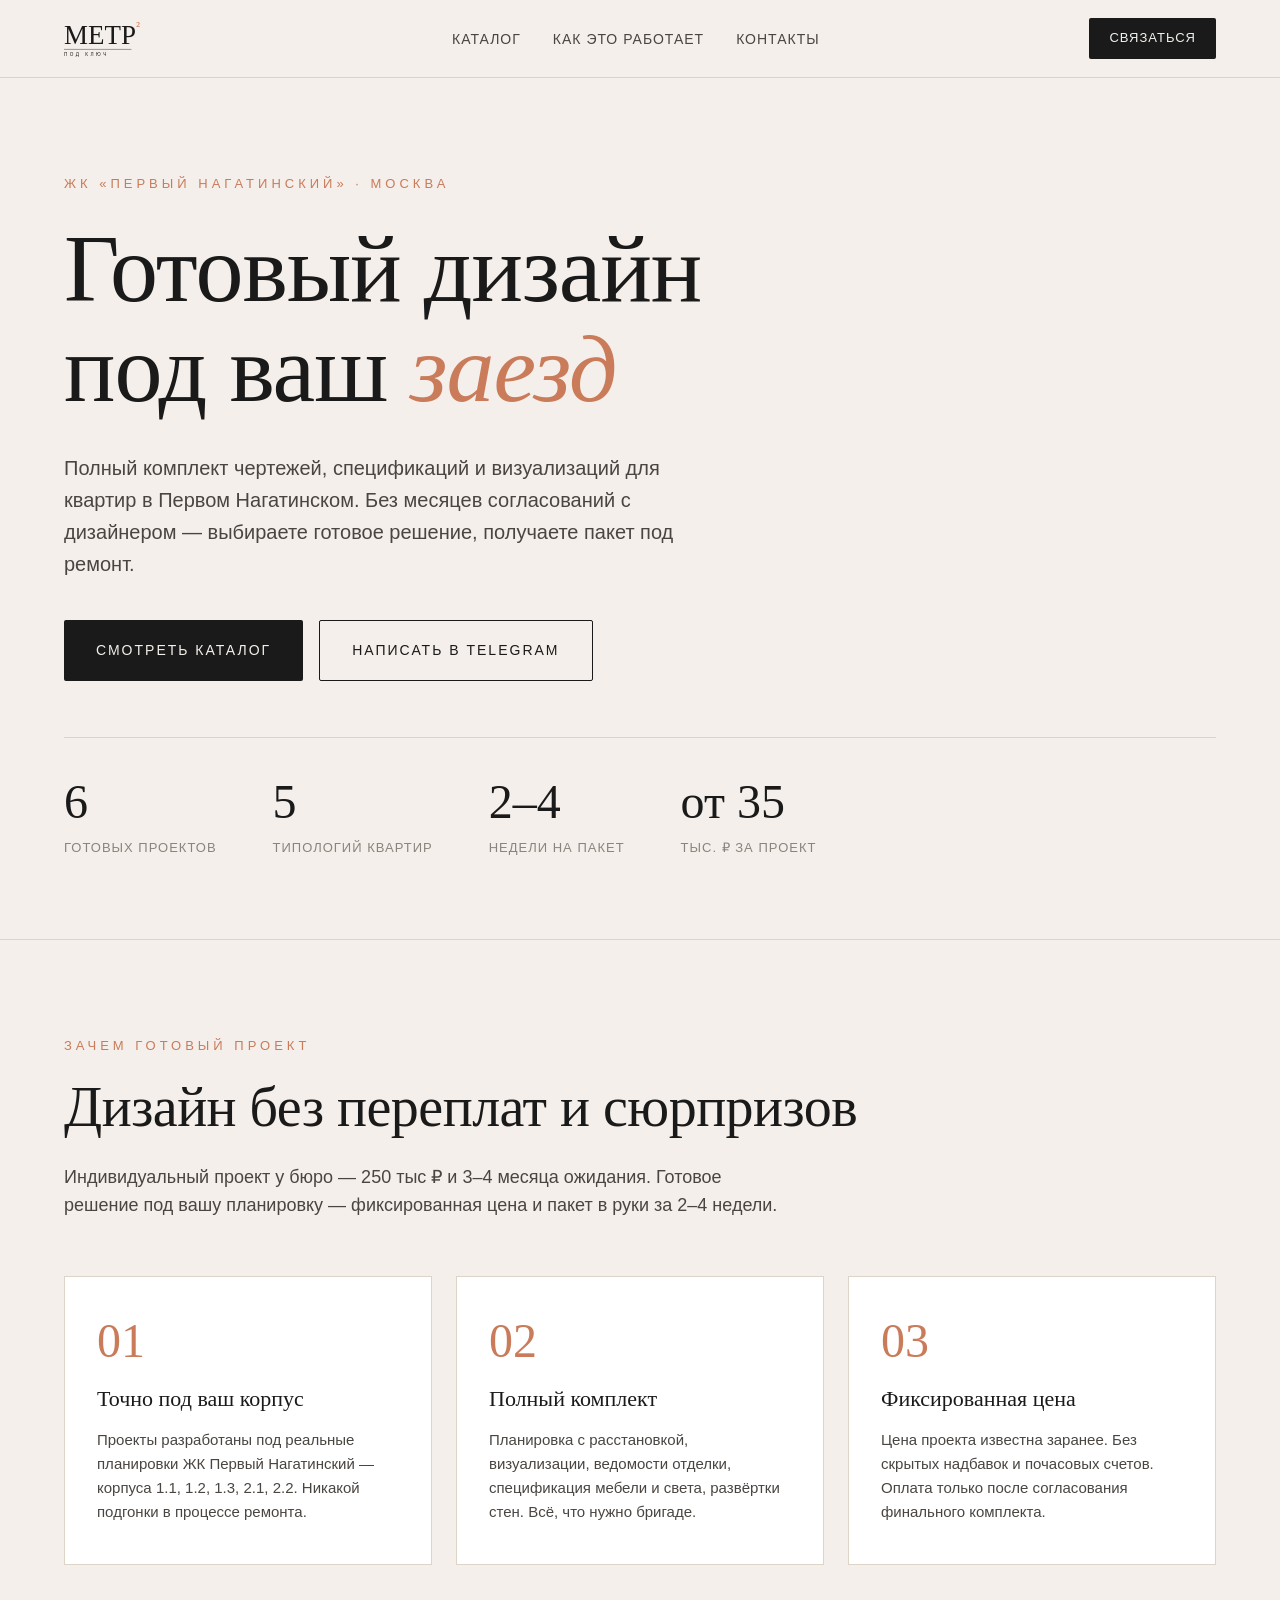
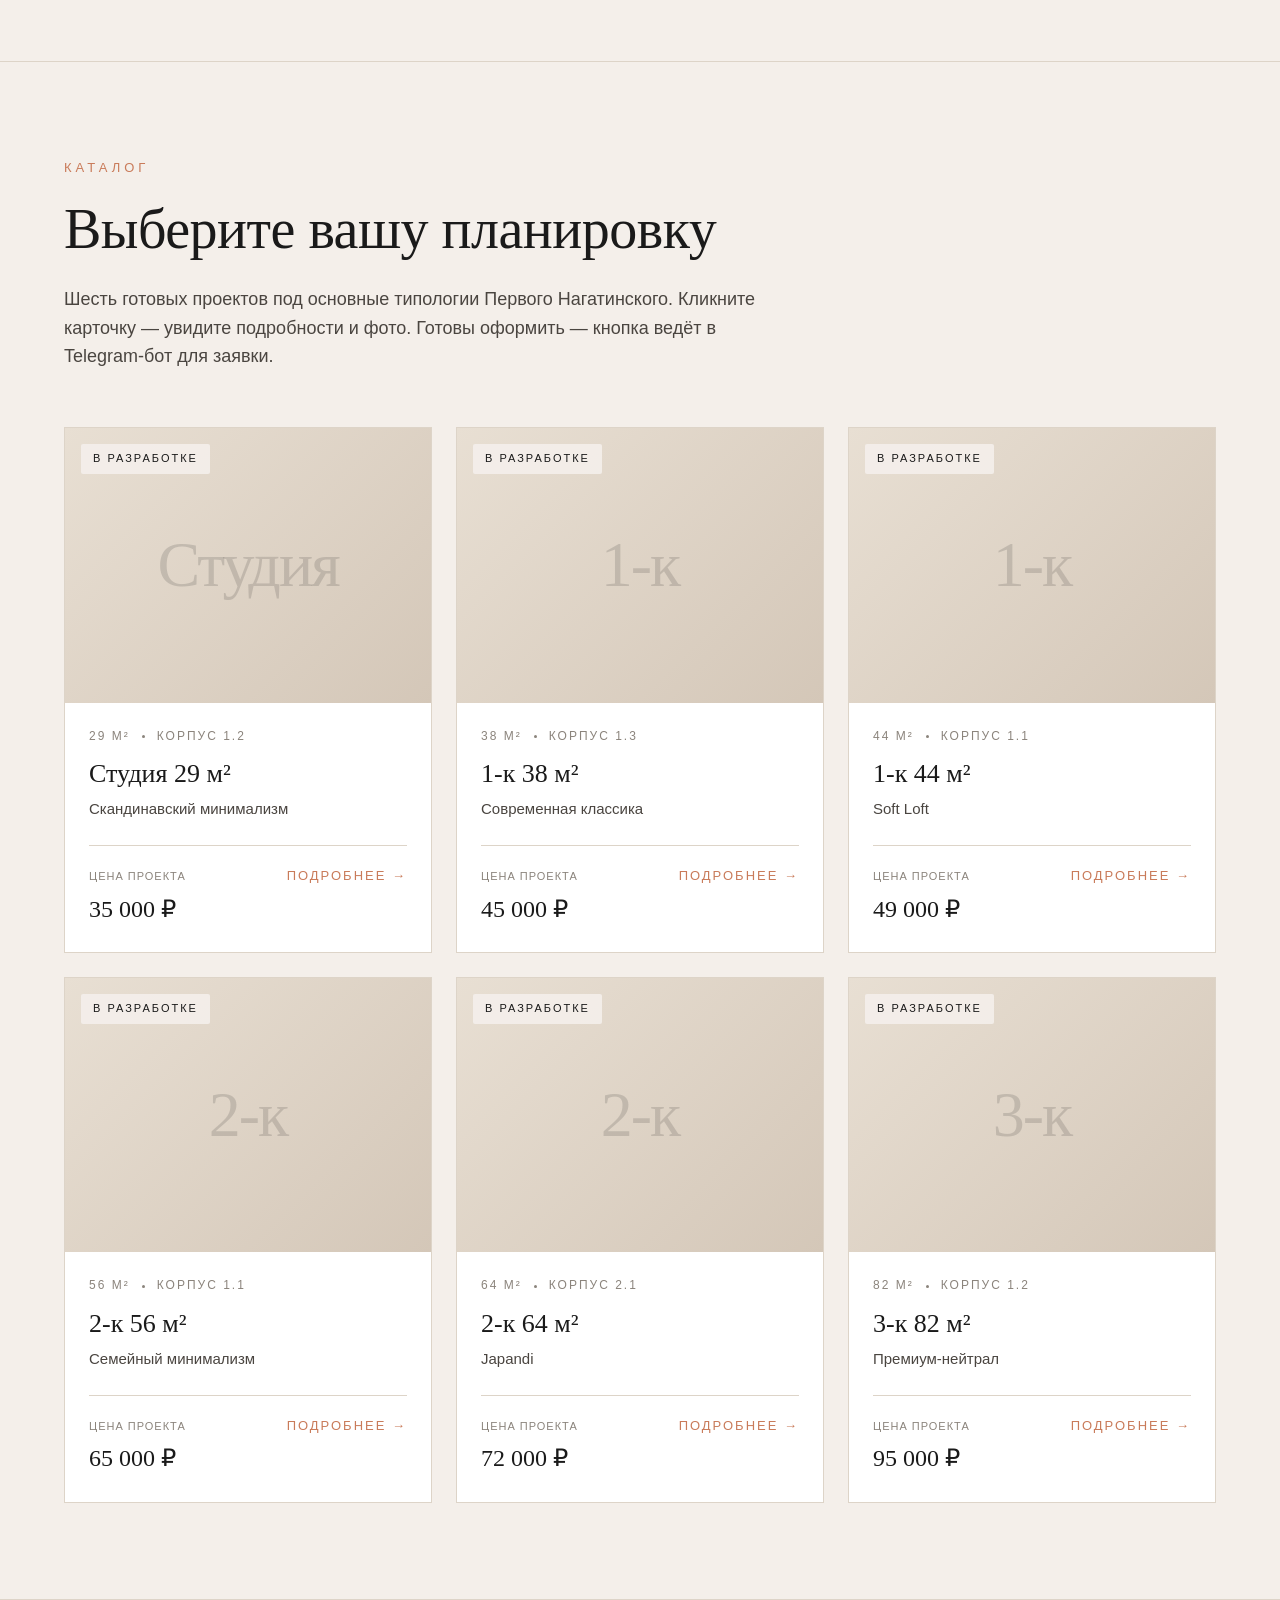
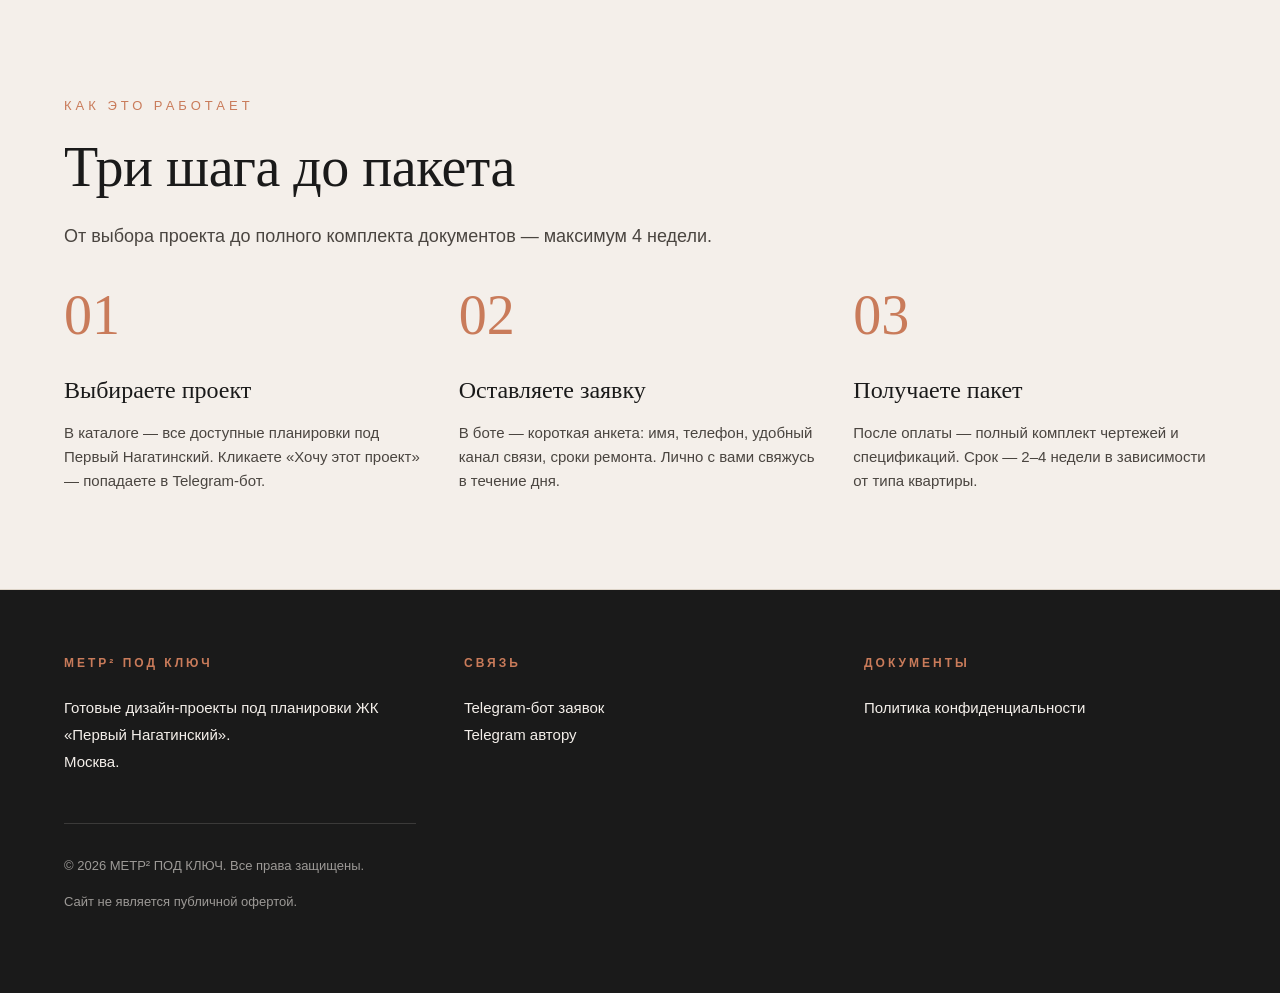
==== site/project.html @ bc73d8cc "Add static site (landing + catalog + project pages + privacy) - index.html: hero, why-us, catalog gr" ====
<!DOCTYPE html>
<html lang="ru">
<head>
  <meta charset="UTF-8">
  <meta name="viewport" content="width=device-width, initial-scale=1.0">
  <title>Проект · МЕТР² ПОД КЛЮЧ</title>
  <link rel="stylesheet" href="assets/style.css">
  <link rel="icon" type="image/svg+xml" href="assets/logo.svg">
</head>
<body>

<header class="site-header">
  <div class="container">
    <a href="index.html" class="logo"><img src="assets/logo.svg" alt="МЕТР² ПОД КЛЮЧ"></a>
    <nav>
      <ul>
        <li><a href="index.html#catalog">Каталог</a></li>
        <li><a href="index.html#how">Как это работает</a></li>
        <li><a href="index.html#contacts">Контакты</a></li>
      </ul>
    </nav>
    <a href="https://t.me/Metr_pod_klyuch_bot" class="btn-cta-header" target="_blank" rel="noopener">Связаться</a>
  </div>
</header>

<div id="project-root"></div>

<footer class="site-footer">
  <div class="container">
    <div>
      <h4>МЕТР² ПОД КЛЮЧ</h4>
      <p>Готовые дизайн-проекты под планировки ЖК «Первый Нагатинский».</p>
    </div>
    <div>
      <h4>Связь</h4>
      <p><a href="https://t.me/Metr_pod_klyuch_bot" target="_blank" rel="noopener">Telegram-бот заявок</a></p>
    </div>
    <div>
      <h4>Документы</h4>
      <p><a href="privacy.html">Политика конфиденциальности</a></p>
    </div>
  </div>
  <div class="container">
    <div class="copy">
      <span>© 2026 МЕТР² ПОД КЛЮЧ.</span>
      <span>Сайт не является публичной офертой.</span>
    </div>
  </div>
</footer>

<script src="assets/script.js"></script>
</body>
</html>
---- site/assets/style.css ----
:root {
  --bg: #F4EFEA;
  --bg-card: #FFFFFF;
  --text: #1A1A1A;
  --text-soft: #4A4540;
  --text-muted: #8B847C;
  --accent: #C97B5A;
  --accent-dark: #A85F3F;
  --line: #DDD4C8;
}

* { box-sizing: border-box; margin: 0; padding: 0; }

html { scroll-behavior: smooth; }

body {
  font-family: -apple-system, BlinkMacSystemFont, 'Helvetica Neue', Helvetica, Arial, sans-serif;
  font-size: 16px;
  line-height: 1.6;
  color: var(--text);
  background: var(--bg);
  -webkit-font-smoothing: antialiased;
}

.container {
  max-width: 1200px;
  margin: 0 auto;
  padding: 0 24px;
}

a { color: var(--text); text-decoration: none; }
a:hover { color: var(--accent); }

.serif { font-family: Georgia, 'Times New Roman', serif; font-weight: 400; }

/* Header */
.site-header {
  position: sticky;
  top: 0;
  background: rgba(244, 239, 234, 0.95);
  backdrop-filter: blur(10px);
  border-bottom: 1px solid var(--line);
  z-index: 100;
}
.site-header .container {
  display: flex;
  align-items: center;
  justify-content: space-between;
  padding-top: 18px;
  padding-bottom: 18px;
}
.site-header .logo img { height: 38px; display: block; }
.site-header nav ul {
  display: flex;
  list-style: none;
  gap: 32px;
}
.site-header nav a {
  font-size: 14px;
  letter-spacing: 1px;
  text-transform: uppercase;
  color: var(--text-soft);
}
.site-header nav a:hover { color: var(--accent); }
.btn-cta-header {
  background: var(--text);
  color: var(--bg) !important;
  padding: 10px 20px;
  font-size: 13px;
  letter-spacing: 1px;
  text-transform: uppercase;
  border-radius: 2px;
  transition: background 0.2s;
}
.btn-cta-header:hover { background: var(--accent); color: white !important; }

/* Hero */
.hero {
  padding: 96px 0 80px;
  border-bottom: 1px solid var(--line);
}
.hero-eyebrow {
  font-size: 13px;
  letter-spacing: 4px;
  text-transform: uppercase;
  color: var(--accent);
  margin-bottom: 24px;
}
.hero h1 {
  font-family: Georgia, 'Times New Roman', serif;
  font-size: clamp(48px, 8vw, 96px);
  line-height: 1.05;
  font-weight: 400;
  letter-spacing: -1px;
  margin-bottom: 32px;
}
.hero h1 .accent { color: var(--accent); font-style: italic; }
.hero-lead {
  font-size: 20px;
  line-height: 1.6;
  color: var(--text-soft);
  max-width: 640px;
  margin-bottom: 40px;
}
.hero-stats {
  display: flex;
  gap: 56px;
  flex-wrap: wrap;
  margin-top: 56px;
  padding-top: 40px;
  border-top: 1px solid var(--line);
}
.hero-stat .num {
  font-family: Georgia, serif;
  font-size: 48px;
  line-height: 1;
  display: block;
  margin-bottom: 8px;
}
.hero-stat .label {
  font-size: 13px;
  letter-spacing: 1px;
  text-transform: uppercase;
  color: var(--text-muted);
}

/* Buttons */
.btn {
  display: inline-flex;
  align-items: center;
  gap: 12px;
  padding: 18px 32px;
  font-size: 14px;
  letter-spacing: 2px;
  text-transform: uppercase;
  background: var(--text);
  color: var(--bg);
  border: none;
  border-radius: 2px;
  cursor: pointer;
  transition: background 0.2s, transform 0.15s;
}
.btn:hover { background: var(--accent); color: white; transform: translateY(-1px); }
.btn-outline {
  background: transparent;
  color: var(--text);
  border: 1px solid var(--text);
}
.btn-outline:hover { background: var(--text); color: var(--bg); }

/* Section heading */
.section {
  padding: 96px 0;
  border-bottom: 1px solid var(--line);
}
.section-eyebrow {
  font-size: 13px;
  letter-spacing: 4px;
  text-transform: uppercase;
  color: var(--accent);
  margin-bottom: 20px;
}
.section h2 {
  font-family: Georgia, serif;
  font-size: clamp(36px, 5vw, 56px);
  font-weight: 400;
  letter-spacing: -0.5px;
  margin-bottom: 24px;
  line-height: 1.1;
}
.section-lead {
  font-size: 18px;
  color: var(--text-soft);
  max-width: 720px;
  margin-bottom: 56px;
}

/* Why us */
.why-grid {
  display: grid;
  grid-template-columns: repeat(auto-fit, minmax(280px, 1fr));
  gap: 24px;
}
.why-card {
  padding: 40px 32px;
  border: 1px solid var(--line);
  background: var(--bg-card);
  transition: border-color 0.2s, transform 0.2s;
}
.why-card:hover {
  border-color: var(--accent);
  transform: translateY(-2px);
}
.why-card .num {
  font-family: Georgia, serif;
  font-size: 48px;
  color: var(--accent);
  display: block;
  margin-bottom: 16px;
  line-height: 1;
}
.why-card h3 {
  font-family: Georgia, serif;
  font-size: 22px;
  font-weight: 400;
  margin-bottom: 12px;
}
.why-card p {
  color: var(--text-soft);
  font-size: 15px;
}

/* Catalog */
.catalog-grid {
  display: grid;
  grid-template-columns: repeat(auto-fill, minmax(320px, 1fr));
  gap: 24px;
}
.project-card {
  background: var(--bg-card);
  border: 1px solid var(--line);
  display: flex;
  flex-direction: column;
  transition: border-color 0.2s, transform 0.2s, box-shadow 0.2s;
  text-decoration: none;
  color: inherit;
}
.project-card:hover {
  border-color: var(--accent);
  transform: translateY(-3px);
  box-shadow: 0 12px 30px rgba(0, 0, 0, 0.06);
}
.project-img {
  aspect-ratio: 4 / 3;
  background: linear-gradient(135deg, #E8DFD3 0%, #D4C7B8 100%);
  position: relative;
  overflow: hidden;
  display: flex;
  align-items: center;
  justify-content: center;
}
.project-img-placeholder {
  font-family: Georgia, serif;
  font-size: 64px;
  color: rgba(26, 26, 26, 0.15);
  letter-spacing: -2px;
}
.project-img .status {
  position: absolute;
  top: 16px;
  left: 16px;
  background: rgba(244, 239, 234, 0.95);
  color: var(--text);
  font-size: 11px;
  letter-spacing: 2px;
  text-transform: uppercase;
  padding: 6px 12px;
  border-radius: 2px;
}
.project-img .status.ready {
  background: var(--accent);
  color: white;
}
.project-card-body {
  padding: 24px;
  flex: 1;
  display: flex;
  flex-direction: column;
}
.project-meta {
  display: flex;
  align-items: center;
  gap: 12px;
  font-size: 12px;
  letter-spacing: 2px;
  text-transform: uppercase;
  color: var(--text-muted);
  margin-bottom: 12px;
}
.project-meta .dot { width: 3px; height: 3px; background: currentColor; border-radius: 50%; }
.project-card h3 {
  font-family: Georgia, serif;
  font-size: 26px;
  font-weight: 400;
  line-height: 1.2;
  margin-bottom: 8px;
}
.project-card .subtitle {
  color: var(--text-soft);
  font-size: 15px;
  margin-bottom: 24px;
}
.project-card .price-row {
  margin-top: auto;
  display: flex;
  align-items: baseline;
  justify-content: space-between;
  padding-top: 20px;
  border-top: 1px solid var(--line);
}
.project-card .price {
  font-family: Georgia, serif;
  font-size: 24px;
  font-weight: 400;
}
.project-card .price-label {
  font-size: 11px;
  letter-spacing: 1px;
  text-transform: uppercase;
  color: var(--text-muted);
  margin-bottom: 4px;
}
.project-card .cta {
  color: var(--accent);
  font-size: 13px;
  letter-spacing: 2px;
  text-transform: uppercase;
  font-weight: 500;
}

/* How it works */
.steps-grid {
  display: grid;
  grid-template-columns: repeat(auto-fit, minmax(260px, 1fr));
  gap: 32px;
  counter-reset: step;
}
.step {
  counter-increment: step;
  position: relative;
  padding-top: 40px;
}
.step::before {
  content: counter(step, decimal-leading-zero);
  font-family: Georgia, serif;
  font-size: 56px;
  color: var(--accent);
  position: absolute;
  top: -20px;
  left: 0;
  line-height: 1;
}
.step h3 {
  font-family: Georgia, serif;
  font-size: 24px;
  font-weight: 400;
  margin-bottom: 12px;
  margin-top: 24px;
}
.step p { color: var(--text-soft); font-size: 15px; }

/* Footer */
.site-footer {
  background: var(--text);
  color: var(--bg);
  padding: 64px 0 32px;
}
.site-footer .container {
  display: grid;
  grid-template-columns: 1fr 1fr 1fr;
  gap: 48px;
  margin-bottom: 48px;
}
.site-footer h4 {
  font-size: 12px;
  letter-spacing: 3px;
  text-transform: uppercase;
  color: var(--accent);
  margin-bottom: 20px;
}
.site-footer p, .site-footer a {
  color: var(--bg);
  font-size: 15px;
  line-height: 1.8;
}
.site-footer a:hover { color: var(--accent); }
.site-footer .copy {
  border-top: 1px solid rgba(244, 239, 234, 0.15);
  padding-top: 32px;
  font-size: 13px;
  color: rgba(244, 239, 234, 0.6);
  display: flex;
  justify-content: space-between;
  flex-wrap: wrap;
  gap: 16px;
}

/* Project detail page */
.project-hero {
  padding: 64px 0 48px;
  border-bottom: 1px solid var(--line);
}
.breadcrumb {
  font-size: 13px;
  letter-spacing: 1px;
  text-transform: uppercase;
  color: var(--text-muted);
  margin-bottom: 32px;
}
.breadcrumb a { color: var(--text-muted); }
.breadcrumb a:hover { color: var(--accent); }
.project-detail-grid {
  display: grid;
  grid-template-columns: 1.4fr 1fr;
  gap: 64px;
  align-items: start;
}
.project-detail-img {
  aspect-ratio: 4 / 3;
  background: linear-gradient(135deg, #E8DFD3 0%, #D4C7B8 100%);
  display: flex;
  align-items: center;
  justify-content: center;
}
.project-detail-img .placeholder {
  font-family: Georgia, serif;
  font-size: 120px;
  color: rgba(26, 26, 26, 0.12);
  letter-spacing: -4px;
}
.project-detail h1 {
  font-family: Georgia, serif;
  font-size: 56px;
  font-weight: 400;
  line-height: 1.05;
  margin-bottom: 8px;
}
.project-detail .style-line {
  font-size: 18px;
  color: var(--accent);
  margin-bottom: 32px;
}
.specs {
  list-style: none;
  margin-bottom: 32px;
}
.specs li {
  display: flex;
  justify-content: space-between;
  padding: 16px 0;
  border-bottom: 1px solid var(--line);
}
.specs li .key {
  font-size: 13px;
  letter-spacing: 1px;
  text-transform: uppercase;
  color: var(--text-muted);
}
.specs li .val { font-weight: 500; }
.project-description {
  font-size: 17px;
  color: var(--text-soft);
  line-height: 1.7;
  margin-bottom: 40px;
}
.price-block {
  padding: 32px;
  border: 1px solid var(--line);
  background: var(--bg-card);
  margin-bottom: 24px;
}
.price-block .label {
  font-size: 12px;
  letter-spacing: 2px;
  text-transform: uppercase;
  color: var(--text-muted);
  margin-bottom: 8px;
}
.price-block .amount {
  font-family: Georgia, serif;
  font-size: 56px;
  line-height: 1;
  margin-bottom: 16px;
}
.price-block .amount sup {
  font-size: 24px;
  color: var(--accent);
}

@media (max-width: 768px) {
  .container { padding: 0 16px; }
  .site-header .container { padding: 14px 16px; }
  .site-header nav { display: none; }
  .hero { padding: 56px 0 48px; }
  .hero-stats { gap: 32px; }
  .section { padding: 56px 0; }
  .site-footer .container { grid-template-columns: 1fr; }
  .project-detail-grid { grid-template-columns: 1fr; gap: 32px; }
  .project-detail h1 { font-size: 40px; }
  .price-block .amount { font-size: 40px; }
}
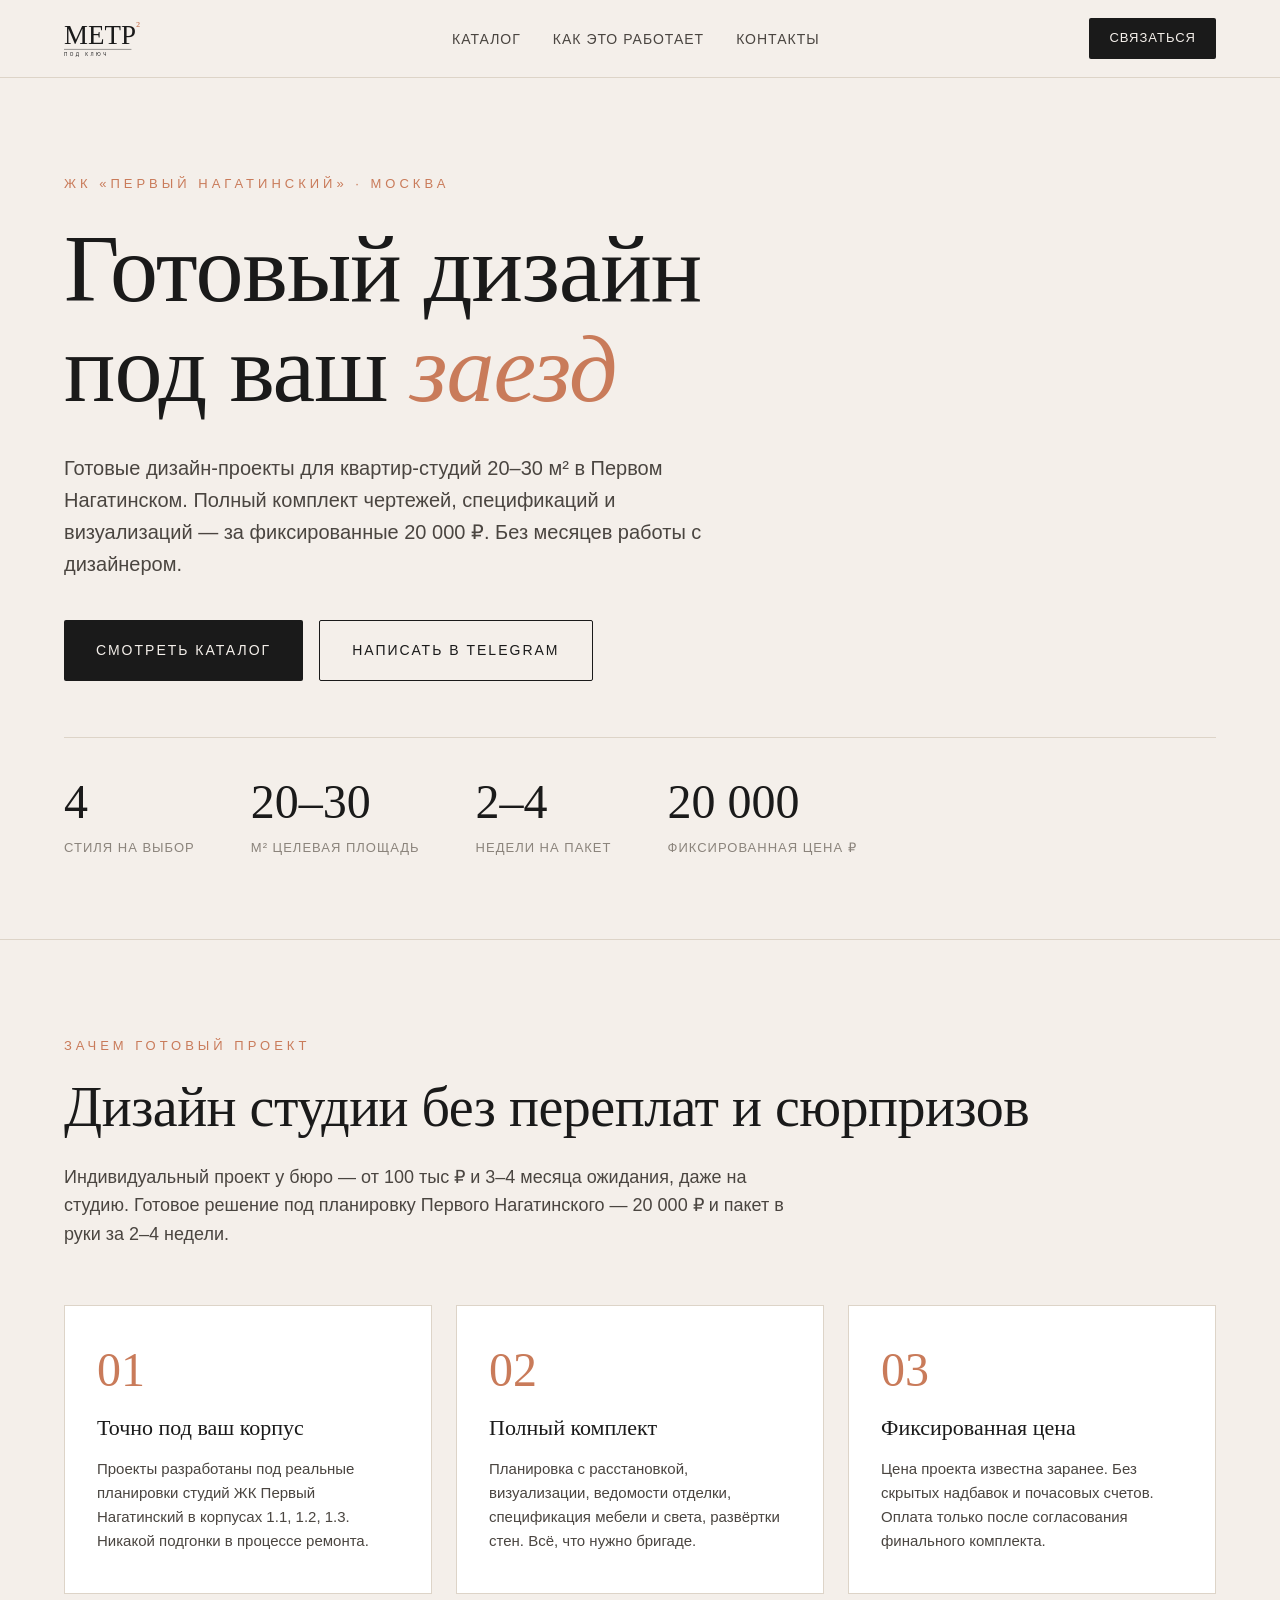
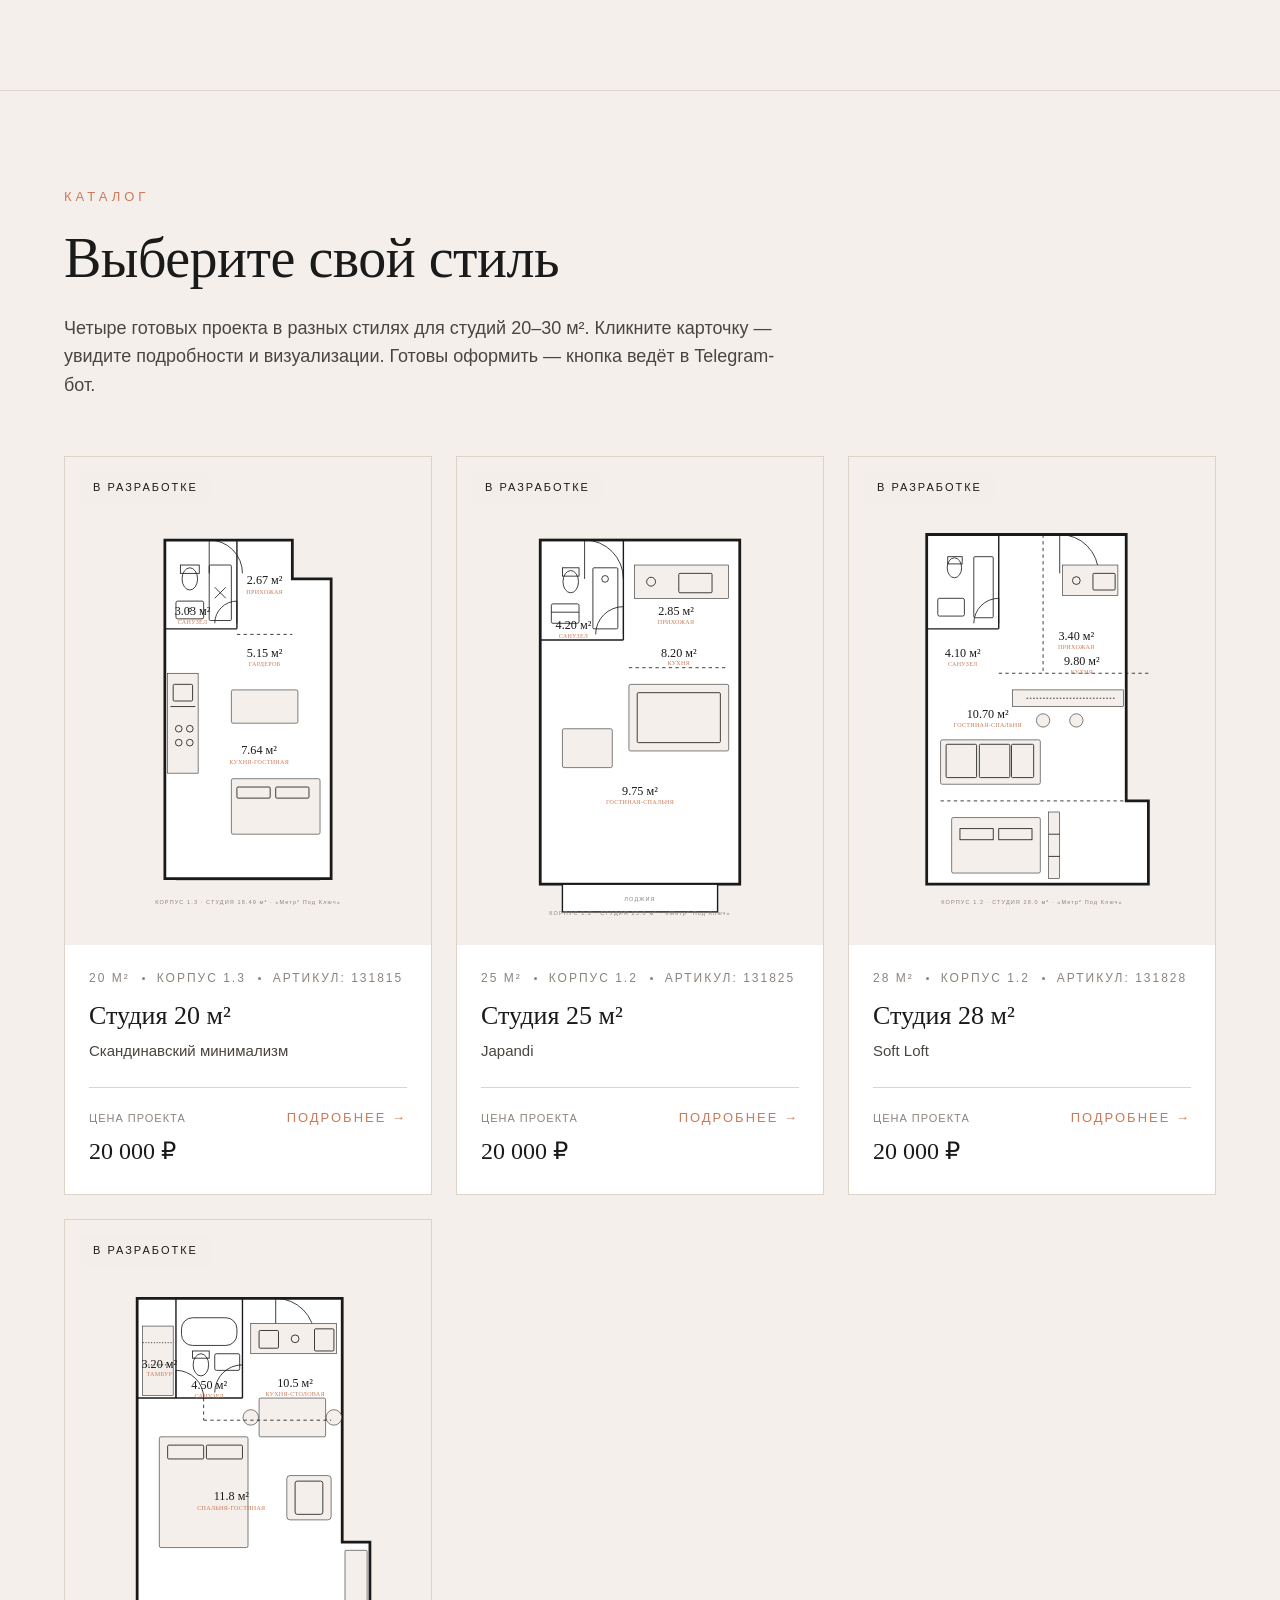
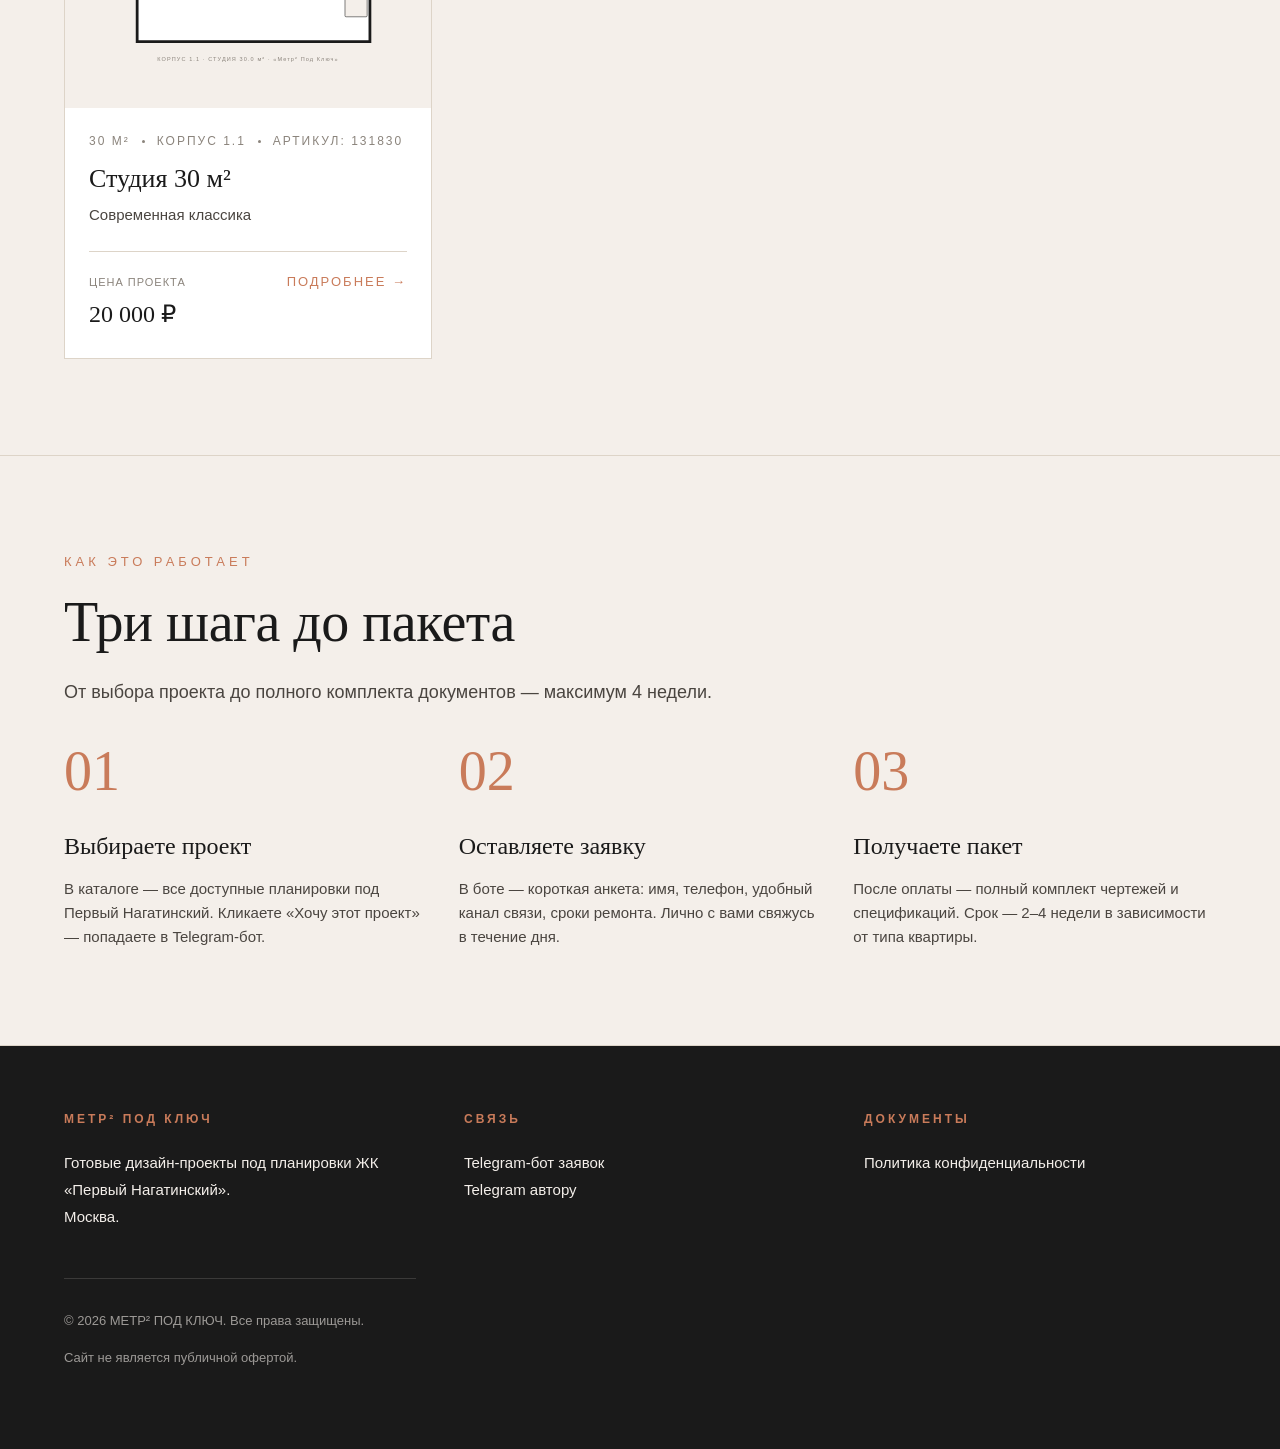
==== commit 6a748004: "Fix browser caching: nginx no-cache for HTML/CSS/JS/JSON/SVG; ?v=3 on script tag" ====
--- a/site/project.html
+++ b/site/project.html
@@ -48,6 +48,6 @@
   </div>
 </footer>
 
-<script src="assets/script.js"></script>
+<script src="assets/script.js?v=3"></script>
 </body>
 </html>
--- a/site/assets/style.css
+++ b/site/assets/style.css
@@ -232,12 +232,12 @@
 }
 .project-img {
   aspect-ratio: 4 / 3;
-  background: linear-gradient(135deg, #E8DFD3 0%, #D4C7B8 100%);
+  background-color: #E8DFD3;
+  background-size: cover;
+  background-position: center;
+  background-repeat: no-repeat;
   position: relative;
   overflow: hidden;
-  display: flex;
-  align-items: center;
-  justify-content: center;
 }
 .project-img-placeholder {
   font-family: Georgia, serif;
@@ -407,10 +407,10 @@
 }
 .project-detail-img {
   aspect-ratio: 4 / 3;
-  background: linear-gradient(135deg, #E8DFD3 0%, #D4C7B8 100%);
-  display: flex;
-  align-items: center;
-  justify-content: center;
+  background-color: #E8DFD3;
+  background-size: cover;
+  background-position: center;
+  background-repeat: no-repeat;
 }
 .project-detail-img .placeholder {
   font-family: Georgia, serif;
@@ -489,3 +489,154 @@
   .project-detail h1 { font-size: 40px; }
   .price-block .amount { font-size: 40px; }
 }
+
+/* ===== Карточка каталога: план как картинка ===== */
+.project-card-plan {
+  aspect-ratio: 3 / 4;
+  background-color: #F4EFEA;
+  position: relative;
+  overflow: hidden;
+  display: flex;
+  align-items: center;
+  justify-content: center;
+  padding: 16px;
+}
+.project-card-plan img {
+  max-width: 100%;
+  max-height: 100%;
+  width: auto;
+  height: auto;
+  object-fit: contain;
+  display: block;
+}
+.project-card-plan .status {
+  position: absolute;
+  top: 16px;
+  left: 16px;
+  background: rgba(244, 239, 234, 0.95);
+  color: var(--text);
+  font-size: 11px;
+  letter-spacing: 2px;
+  text-transform: uppercase;
+  padding: 6px 12px;
+  border-radius: 2px;
+}
+.project-card-plan .status.ready {
+  background: var(--accent);
+  color: white;
+}
+
+/* ===== Карусель на странице проекта ===== */
+.carousel { display: flex; flex-direction: column; gap: 12px; }
+.carousel-main {
+  position: relative;
+  aspect-ratio: 4 / 3;
+  background-color: #F4EFEA;
+  overflow: hidden;
+  border: 1px solid var(--line);
+}
+.carousel-slide {
+  position: absolute;
+  inset: 0;
+  display: flex;
+  align-items: center;
+  justify-content: center;
+  opacity: 0;
+  transition: opacity 0.3s ease;
+  padding: 24px;
+}
+.carousel-slide.active { opacity: 1; z-index: 2; }
+.carousel-slide img {
+  max-width: 100%;
+  max-height: 100%;
+  object-fit: contain;
+  display: block;
+}
+/* Когда не план (фото) — растягиваем во всю карточку */
+.carousel-slide:not(:first-child) { padding: 0; }
+.carousel-slide:not(:first-child) img {
+  width: 100%;
+  height: 100%;
+  object-fit: cover;
+}
+.carousel-arrow {
+  position: absolute;
+  top: 50%;
+  transform: translateY(-50%);
+  width: 48px;
+  height: 48px;
+  border-radius: 50%;
+  background: rgba(244, 239, 234, 0.9);
+  border: 1px solid var(--line);
+  color: var(--text);
+  font-size: 28px;
+  line-height: 1;
+  cursor: pointer;
+  z-index: 10;
+  display: flex;
+  align-items: center;
+  justify-content: center;
+  transition: background 0.2s, color 0.2s;
+}
+.carousel-arrow:hover { background: var(--accent); color: white; }
+.carousel-arrow.prev { left: 16px; }
+.carousel-arrow.next { right: 16px; }
+.carousel-counter {
+  position: absolute;
+  bottom: 16px;
+  right: 16px;
+  background: rgba(26, 26, 26, 0.85);
+  color: var(--bg);
+  font-size: 12px;
+  letter-spacing: 1px;
+  padding: 6px 10px;
+  border-radius: 2px;
+  z-index: 10;
+}
+.carousel-thumbs {
+  display: grid;
+  grid-template-columns: repeat(4, 1fr);
+  gap: 8px;
+}
+.thumb {
+  background: var(--bg-card);
+  border: 1px solid var(--line);
+  padding: 0;
+  cursor: pointer;
+  display: flex;
+  flex-direction: column;
+  align-items: stretch;
+  transition: border-color 0.2s;
+  overflow: hidden;
+  font: inherit;
+}
+.thumb:hover { border-color: var(--accent); }
+.thumb.active { border-color: var(--accent); border-width: 2px; }
+.thumb img {
+  aspect-ratio: 4 / 3;
+  width: 100%;
+  height: 100%;
+  object-fit: contain;
+  background: #F4EFEA;
+  padding: 4px;
+}
+.thumb:not(:first-child) img {
+  object-fit: cover;
+  padding: 0;
+}
+.thumb-label {
+  font-size: 11px;
+  letter-spacing: 1px;
+  color: var(--text-soft);
+  text-align: center;
+  padding: 6px 4px;
+  background: var(--bg-card);
+  border-top: 1px solid var(--line);
+}
+.thumb.active .thumb-label { color: var(--accent); }
+
+@media (max-width: 768px) {
+  .carousel-thumbs { grid-template-columns: repeat(4, 1fr); gap: 6px; }
+  .thumb-label { font-size: 9px; padding: 4px 2px; }
+  .carousel-arrow { width: 40px; height: 40px; font-size: 24px; }
+}
